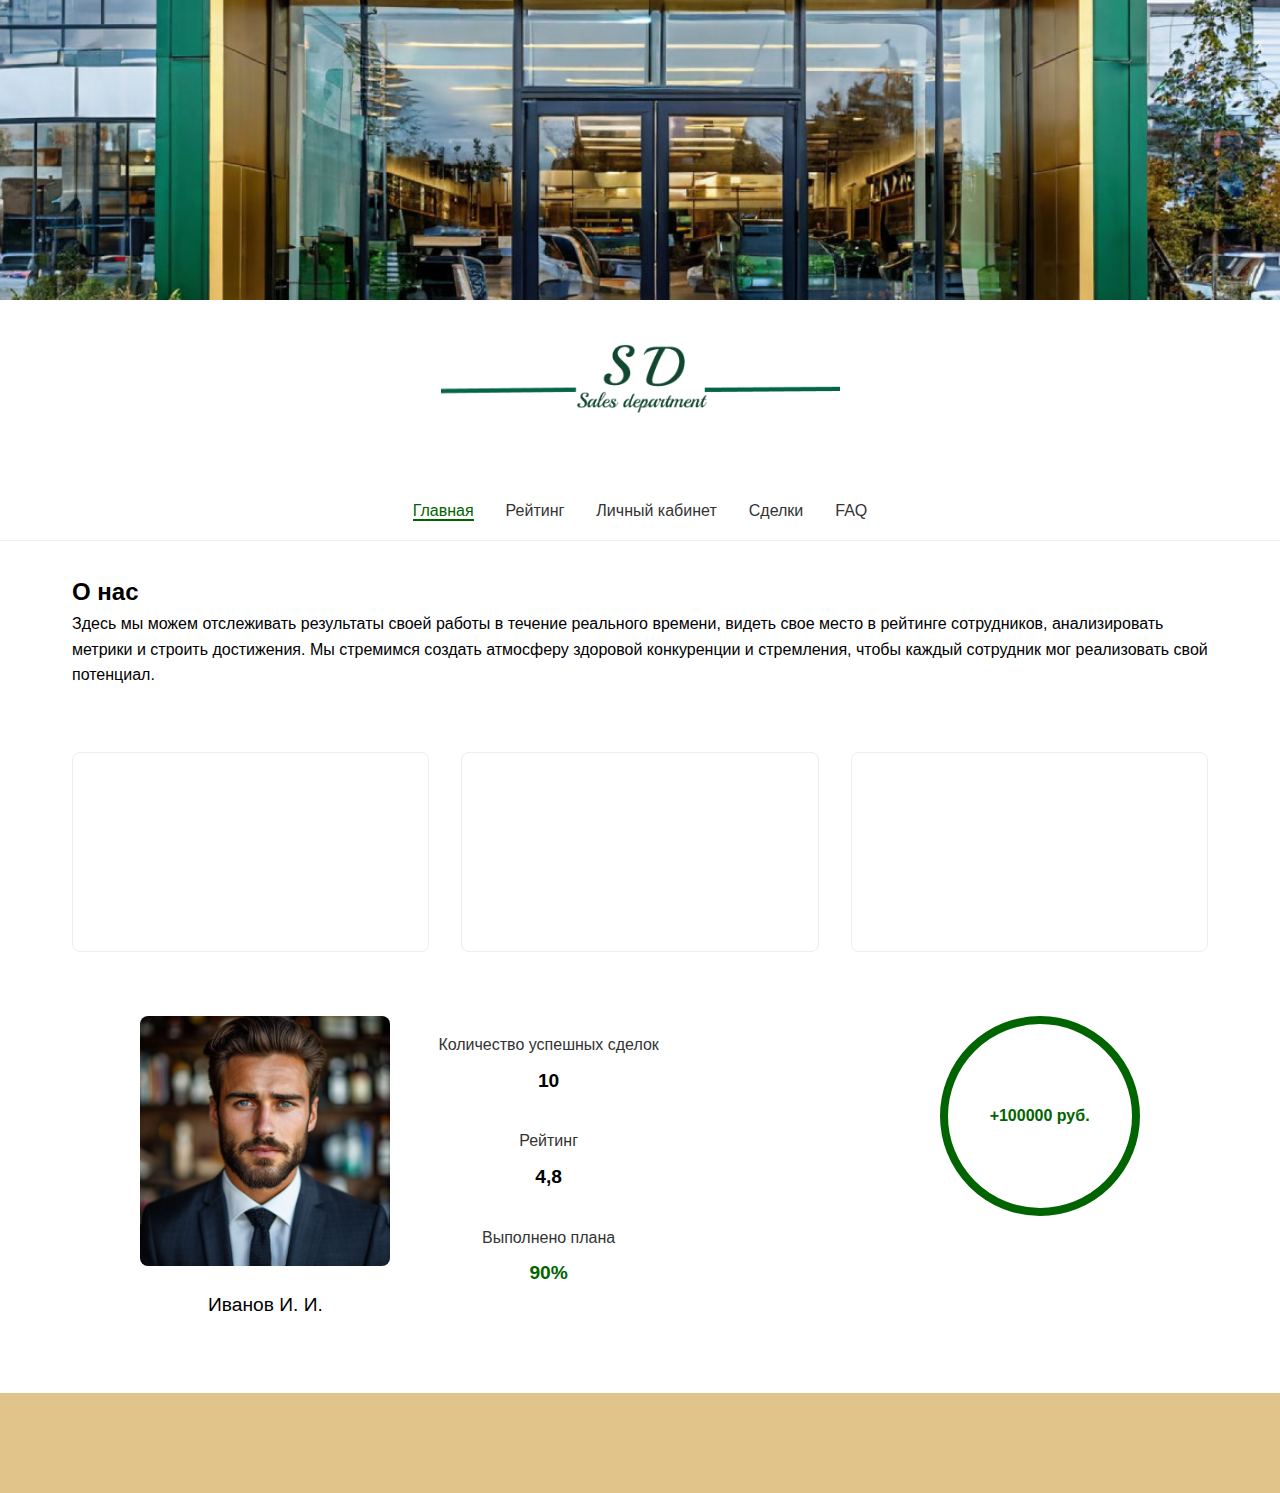
==== index.html @ 4dec298a "30.11" ====
<!DOCTYPE html>
<html lang="ru">
<head>
    <meta charset="UTF-8">
    <meta name="viewport" content="width=device-width, initial-scale=1.0">
    <title>Sales Department</title>
    <link rel="stylesheet" href="style.css">
</head>
<body>
    <header>
        <div class="hero-image"></div>
        <div class="logo">
            <img src="logo.png" alt="Sales Department Logo">
        </div>
        <nav class="main-nav">
            <ul class="nav-links">
                <li><a href="index.html" class="active">Главная</a></li>
                <li><a href="rating.html">Рейтинг</a></li>
                <li><a href="login.html">Личный кабинет</a></li>
                <li><a href="#">Сделки</a></li>
                <li><a href="#">FAQ</a></li>
            </ul>
        </nav>
    </header>

    <main>
        <section class="about">
            <h2>О нас</h2>
            <p>Здесь мы можем отслеживать результаты своей работы в течение реального времени, видеть свое место в рейтинге сотрудников, анализировать метрики и строить достижения. Мы стремимся создать атмосферу здоровой конкуренции и стремления, чтобы каждый сотрудник мог реализовать свой потенциал.</p>
        </section>

        <section class="stats-grid">
            <div class="stat-box"></div>
            <div class="stat-box"></div>
            <div class="stat-box"></div>
        </section>

        <section class="employee-stats">
            <div class="employee-card">
                <div class="employee-photo-section">
                    <img src="image 3.png" alt="Фото сотрудника">
                    <h3>Иванов И. И.</h3>
                </div>
                <div class="employee-info-section">
                    <div class="stats">
                        <div class="stat-item">
                            <p>Количество успешных сделок</p>
                            <span class="stat-value">10</span>
                        </div>
                        <div class="stat-item">
                            <p>Рейтинг</p>
                            <span class="stat-value">4,8</span>
                        </div>
                        <div class="stat-item">
                            <p>Выполнено плана</p>
                            <span class="stat-value green-text">90%</span>
                        </div>
                    </div>
                </div>
            </div>
            <div class="revenue-circle">
                <div class="circle">
                    <span class="amount">+100000 руб.</span>
                </div>
            </div>
        </section>
    </main>
    <footer class="footer">
        <!-- Здесь может быть контент футера -->
    </footer>
</body>
</html>
---- style.css ----
* {
    margin: 0;
    padding: 0;
    box-sizing: border-box;
}

body {
    font-family: Arial, sans-serif;
    line-height: 1.6;
}

.hero-image {
    width: 100%;
    height: 300px;
    background-image: url('image\ 2.png');
    background-size: cover;
    background-position: center;
}

.logo {
    display: flex;
    justify-content: center;
    padding: 2rem 0;
}

.logo img {
    width: 400px;
    height: auto;
}

.main-nav {
    display: flex;
    justify-content: center;
    padding: 1rem 2rem;
    border-bottom: 1px solid #eee;
}

.nav-links {
    display: flex;
    list-style: none;
    gap: 2rem;
}

.nav-links a {
    text-decoration: none;
    color: #333;
}

.nav-links a.active {
    color: #006400;
    border-bottom: 2px solid #006400;
}

.about {
    padding: 2rem;
    max-width: 1200px;
    margin: 0 auto;
}

.stats-grid {
    display: grid;
    grid-template-columns: repeat(3, 1fr);
    gap: 2rem;
    padding: 2rem;
    max-width: 1200px;
    margin: 0 auto;
}

.stat-box {
    height: 200px;
    border: 1px solid #eee;
    border-radius: 8px;
}

.employee-stats {
    display: flex;
    justify-content: space-around;
    align-items: flex-start;
    padding: 2rem;
    gap: 4rem;
}

.employee-card {
    display: flex;
    gap: 3rem;
}

.employee-photo-section {
    display: flex;
    flex-direction: column;
    align-items: center;
    gap: 1rem;
}

.employee-photo-section img {
    width: 250px;
    height: 250px;
    border-radius: 8px;
    object-fit: cover;
}

.employee-photo-section h3 {
    font-size: 1.2rem;
    font-weight: normal;
    margin: 0.5rem 0;
}

.employee-info-section {
    padding-top: 1rem;
}

.stats {
    display: flex;
    flex-direction: column;
    gap: 2rem;
    text-align: center;
}

.stat-item {
    display: flex;
    flex-direction: column;
    gap: 0.5rem;
}

.stat-item p {
    color: #333;
    font-size: 1rem;
    margin: 0;
}

.stat-value {
    font-size: 1.2rem;
    font-weight: bold;
    color: #000;
}

.green-text {
    color: #006400;
}

.revenue-circle {
    position: relative;
}

.circle {
    width: 200px;
    height: 200px;
    border: 8px solid #006400;
    border-radius: 50%;
    display: flex;
    align-items: center;
    justify-content: center;
    background: white;
}

.amount {
    color: #006400;
    font-weight: bold;
}

.footer {
    background-color: #E1C489;
    width: 100%;
    height: 100px;  /* Можно изменить высоту по необходимости */
    margin-top: 2rem;  /* Отступ от основного контента */
}
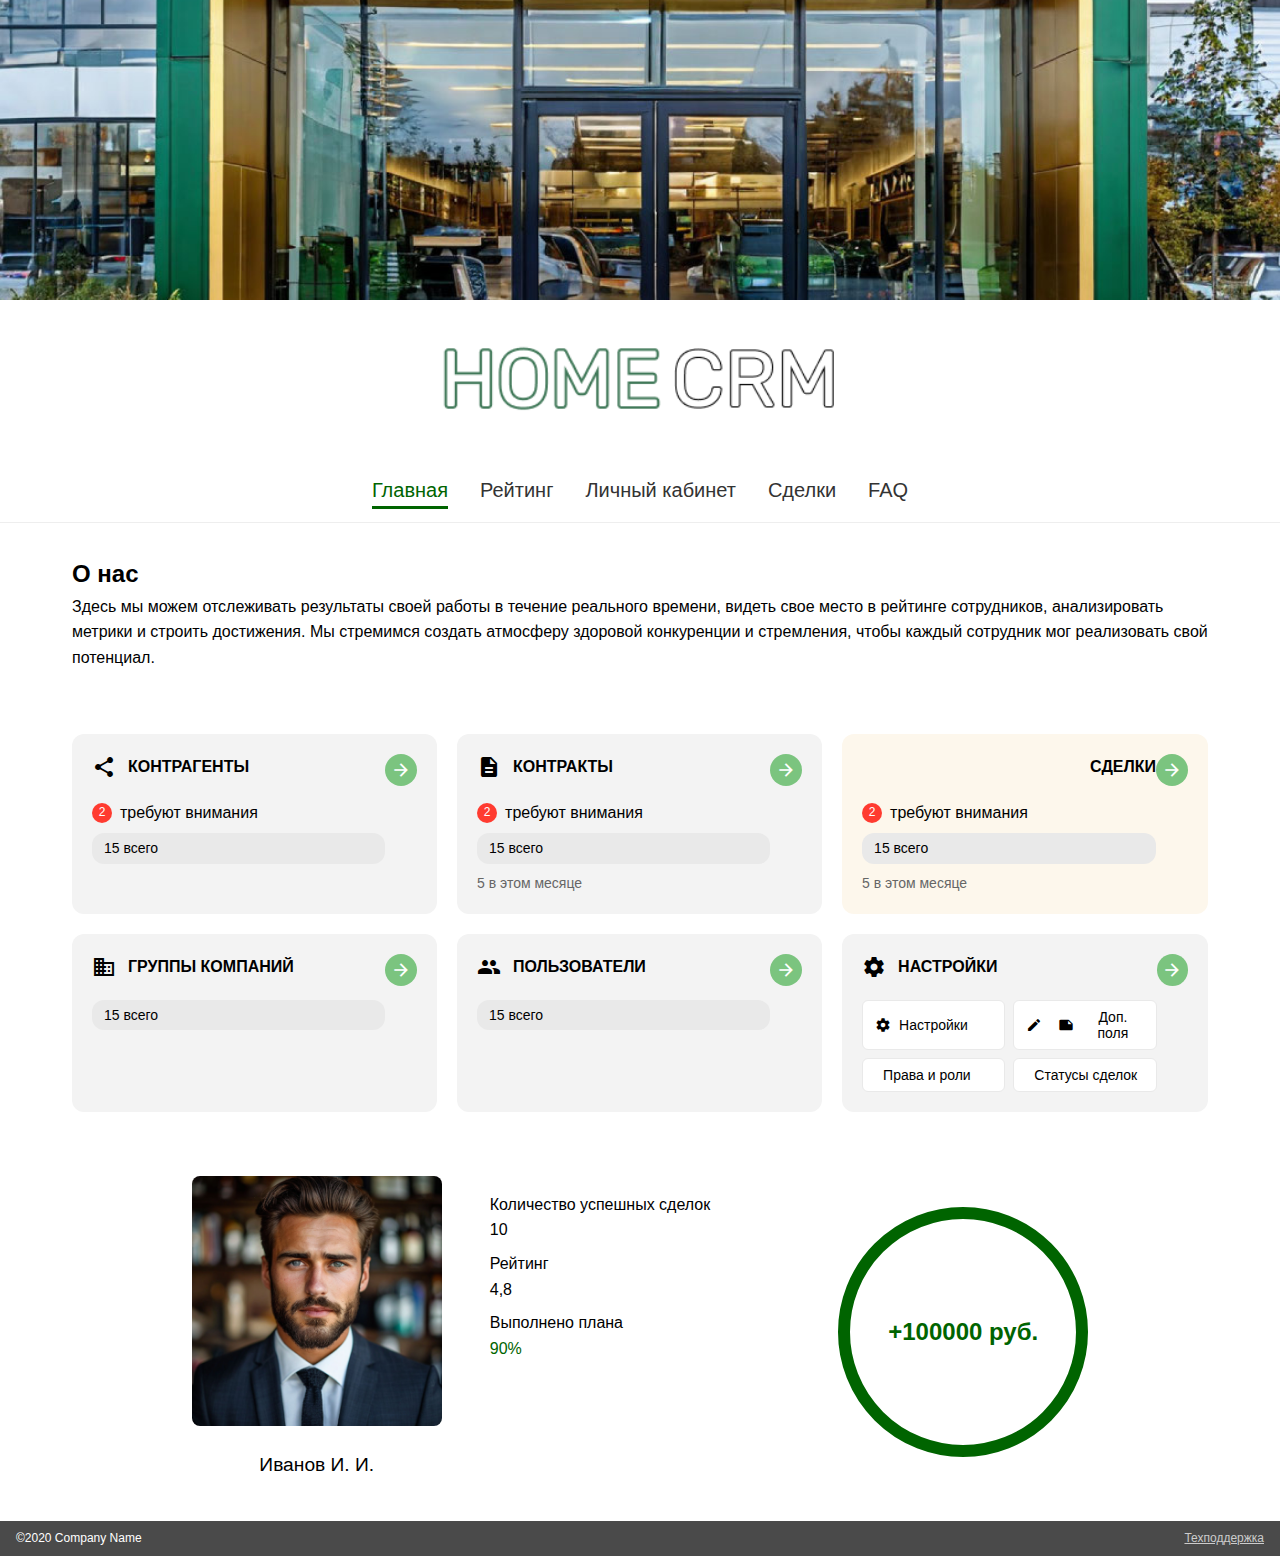
==== commit 6995363c: "hak" ====
--- a/index.html
+++ b/index.html
@@ -5,18 +5,19 @@
     <meta name="viewport" content="width=device-width, initial-scale=1.0">
     <title>Sales Department</title>
     <link rel="stylesheet" href="style.css">
+    <link href="https://fonts.googleapis.com/icon?family=Material+Icons" rel="stylesheet">
 </head>
 <body>
     <header>
         <div class="hero-image"></div>
         <div class="logo">
-            <img src="logo.png" alt="Sales Department Logo">
+            <img src="Group 4.png" alt="Sales Department Logo">
         </div>
         <nav class="main-nav">
             <ul class="nav-links">
                 <li><a href="index.html" class="active">Главная</a></li>
                 <li><a href="rating.html">Рейтинг</a></li>
-                <li><a href="login.html">Личный кабинет</a></li>
+                <li><a href="profile.html">Личный кабинет</a></li>
                 <li><a href="#">Сделки</a></li>
                 <li><a href="#">FAQ</a></li>
             </ul>
@@ -30,9 +31,118 @@
         </section>
 
         <section class="stats-grid">
-            <div class="stat-box"></div>
-            <div class="stat-box"></div>
-            <div class="stat-box"></div>
+            <div class="stat-box">
+                <div class="content">
+                    <div class="title">
+                        <span class="material-icons">share</span>
+                        <h3>КОНТРАГЕНТЫ</h3>
+                    </div>
+                    <div class="stats">
+                        <div class="attention-block">
+                            <div class="red-badge">2</div>
+                            <span>требуют внимания</span>
+                        </div>
+                        <div class="badge">15 всего</div>
+                    </div>
+                </div>
+                <div class="arrow-circle">
+                    <span class="material-icons">arrow_forward</span>
+                </div>
+            </div>
+
+            <div class="stat-box">
+                <div class="content">
+                    <div class="title">
+                        <span class="material-icons">description</span>
+                        <h3>КОНТРАКТЫ</h3>
+                    </div>
+                    <div class="stats">
+                        <div class="attention-block">
+                            <div class="red-badge">2</div>
+                            <span>требуют внимания</span>
+                        </div>
+                        <div class="badge">15 всего</div>
+                        <div class="monthly">5 в этом месяце</div>
+                    </div>
+                </div>
+                <div class="arrow-circle">
+                    <span class="material-icons">arrow_forward</span>
+                </div>
+            </div>
+
+            <div class="stat-box yellow">
+                <div class="content">
+                    <div class="title">
+                        <span class="material-icons">handshake</span>
+                        <h3>СДЕЛКИ</h3>
+                    </div>
+                    <div class="stats">
+                        <div class="attention-block">
+                            <div class="red-badge">2</div>
+                            <span>требуют внимания</span>
+                        </div>
+                        <div class="badge">15 всего</div>
+                        <div class="monthly">5 в этом месяце</div>
+                    </div>
+                </div>
+                <div class="arrow-circle">
+                    <span class="material-icons">arrow_forward</span>
+                </div>
+            </div>
+
+            <div class="stat-box">
+                <div class="content">
+                    <div class="title">
+                        <span class="material-icons">business</span>
+                        <h3>ГРУППЫ КОМПАНИЙ</h3>
+                    </div>
+                    <div class="stats">
+                        <div class="badge">15 всего</div>
+                    </div>
+                </div>
+                <div class="arrow-circle">
+                    <span class="material-icons">arrow_forward</span>
+                </div>
+            </div>
+
+            <div class="stat-box">
+                <div class="content">
+                    <div class="title">
+                        <span class="material-icons">group</span>
+                        <h3>ПОЛЬЗОВАТЕЛИ</h3>
+                    </div>
+                    <div class="stats">
+                        <div class="badge">15 всего</div>
+                    </div>
+                </div>
+                <div class="arrow-circle">
+                    <span class="material-icons">arrow_forward</span>
+                </div>
+            </div>
+
+            <div class="stat-box">
+                <div class="content">
+                    <div class="title">
+                        <span class="material-icons">settings</span>
+                        <h3>НАСТРОЙКИ</h3>
+                    </div>
+                    <div class="settings-buttons">
+                        <button>
+                            <span class="material-icons">settings</span>
+                            Настройки
+                        </button>
+                        <button>
+                            <span class="material-icons">edit_note</span>
+                            Доп. поля
+                        </button>
+                        <button><img src="icons/roles.svg" alt="">Права и роли</button>
+                        <button><img src="icons/status.svg" alt="">Статусы сделок</button>
+                    </div>
+                </div>
+                <div class="arrow-circle">
+                    <span class="material-icons">arrow_forward</span>
+                </div>
+            </div>
         </section>
 
         <section class="employee-stats">
@@ -66,7 +176,10 @@
         </section>
     </main>
     <footer class="footer">
-        <!-- Здесь может быть контент футера -->
+        <div class="footer-content">
+            <div class="copyright">©2020 Company Name</div>
+            <div class="support">Техподдержка</div>
+        </div>
     </footer>
 </body>
 </html>--- a/style.css
+++ b/style.css
@@ -7,6 +7,9 @@
 body {
     font-family: Arial, sans-serif;
     line-height: 1.6;
+    min-height: 100vh;
+    display: flex;
+    flex-direction: column;
 }
 
 .hero-image {
@@ -44,11 +47,13 @@
 .nav-links a {
     text-decoration: none;
     color: #333;
+    font-size: 20px;
 }
 
 .nav-links a.active {
     color: #006400;
-    border-bottom: 2px solid #006400;
+    border-bottom: 3px solid #006400;
+    padding-bottom: 5px;
 }
 
 .about {
@@ -60,24 +65,133 @@
 .stats-grid {
     display: grid;
     grid-template-columns: repeat(3, 1fr);
-    gap: 2rem;
+    gap: 20px;
     padding: 2rem;
     max-width: 1200px;
     margin: 0 auto;
 }
 
 .stat-box {
-    height: 200px;
-    border: 1px solid #eee;
-    border-radius: 8px;
+    background: #F3F3F3;
+    border-radius: 12px;
+    padding: 20px;
+    display: flex;
+    justify-content: space-between;
+    align-items: flex-start;
+    min-height: 150px;
+}
+
+.stat-box:nth-child(3) {
+    background: #FDF7EC;
+}
+
+.content {
+    flex-grow: 1;
+}
+
+.title {
+    display: flex;
+    align-items: center;
+    gap: 12px;
+    margin-bottom: 20px;
+}
+
+.title .material-icons {
+    font-size: 24px;
+    color: #000;
+}
+
+.title h3 {
+    font-size: 16px;
+    font-weight: bold;
+    color: #000;
+}
+
+.stats {
+    display: flex;
+    flex-direction: column;
+    gap: 8px;
+}
+
+.attention-block {
+    display: flex;
+    align-items: center;
+    gap: 8px;
+}
+
+.red-badge {
+    background: #FF3B30;
+    color: white;
+    width: 20px;
+    height: 20px;
+    border-radius: 50%;
+    display: flex;
+    align-items: center;
+    justify-content: center;
+    font-size: 12px;
+}
+
+.badge {
+    background: #E9E9E9;
+    border-radius: 12px;
+    padding: 4px 12px;
+    display: inline-block;
+    font-size: 14px;
+    color: #000;
+}
+
+.monthly {
+    font-size: 14px;
+    color: #666;
+}
+
+.arrow-circle {
+    width: 32px;
+    height: 32px;
+    background: #7BC47F;
+    border-radius: 50%;
+    display: flex;
+    align-items: center;
+    justify-content: center;
+}
+
+.arrow-circle .material-icons {
+    color: white;
+    font-size: 20px;
+}
+
+/* Стили для блока настроек */
+.settings-buttons {
+    display: grid;
+    grid-template-columns: 1fr 1fr;
+    gap: 8px;
+    margin-top: 16px;
+}
+
+.settings-buttons button {
+    background: white;
+    border: 1px solid #E9E9E9;
+    border-radius: 6px;
+    padding: 8px 12px;
+    display: flex;
+    align-items: center;
+    gap: 8px;
+    font-size: 14px;
+    cursor: pointer;
+    color: #000;
+}
+
+.settings-buttons button .material-icons {
+    font-size: 16px;
+    color: #000;
 }
 
 .employee-stats {
     display: flex;
-    justify-content: space-around;
-    align-items: flex-start;
+    justify-content: center;
+    align-items: center;
     padding: 2rem;
-    gap: 4rem;
+    gap: 8rem;
 }
 
 .employee-card {
@@ -109,31 +223,6 @@
     padding-top: 1rem;
 }
 
-.stats {
-    display: flex;
-    flex-direction: column;
-    gap: 2rem;
-    text-align: center;
-}
-
-.stat-item {
-    display: flex;
-    flex-direction: column;
-    gap: 0.5rem;
-}
-
-.stat-item p {
-    color: #333;
-    font-size: 1rem;
-    margin: 0;
-}
-
-.stat-value {
-    font-size: 1.2rem;
-    font-weight: bold;
-    color: #000;
-}
-
 .green-text {
     color: #006400;
 }
@@ -143,9 +232,9 @@
 }
 
 .circle {
-    width: 200px;
-    height: 200px;
-    border: 8px solid #006400;
+    width: 250px;
+    height: 250px;
+    border: 12px solid #006400;
     border-radius: 50%;
     display: flex;
     align-items: center;
@@ -156,11 +245,26 @@
 .amount {
     color: #006400;
     font-weight: bold;
+    font-size: 24px;
 }
 
 .footer {
-    background-color: #E1C489;
+    background-color: #4A4A4A;
     width: 100%;
-    height: 100px;  /* Можно изменить высоту по необходимости */
-    margin-top: 2rem;  /* Отступ от основного контента */
+    padding: 8px 16px;
+    margin-top: auto;
+}
+
+.footer-content {
+    display: flex;
+    justify-content: space-between;
+    align-items: center;
+    color: white;
+    font-size: 12px;
+}
+
+.support {
+    color: #CCCCCC;
+    text-decoration: underline;
+    cursor: pointer;
 }